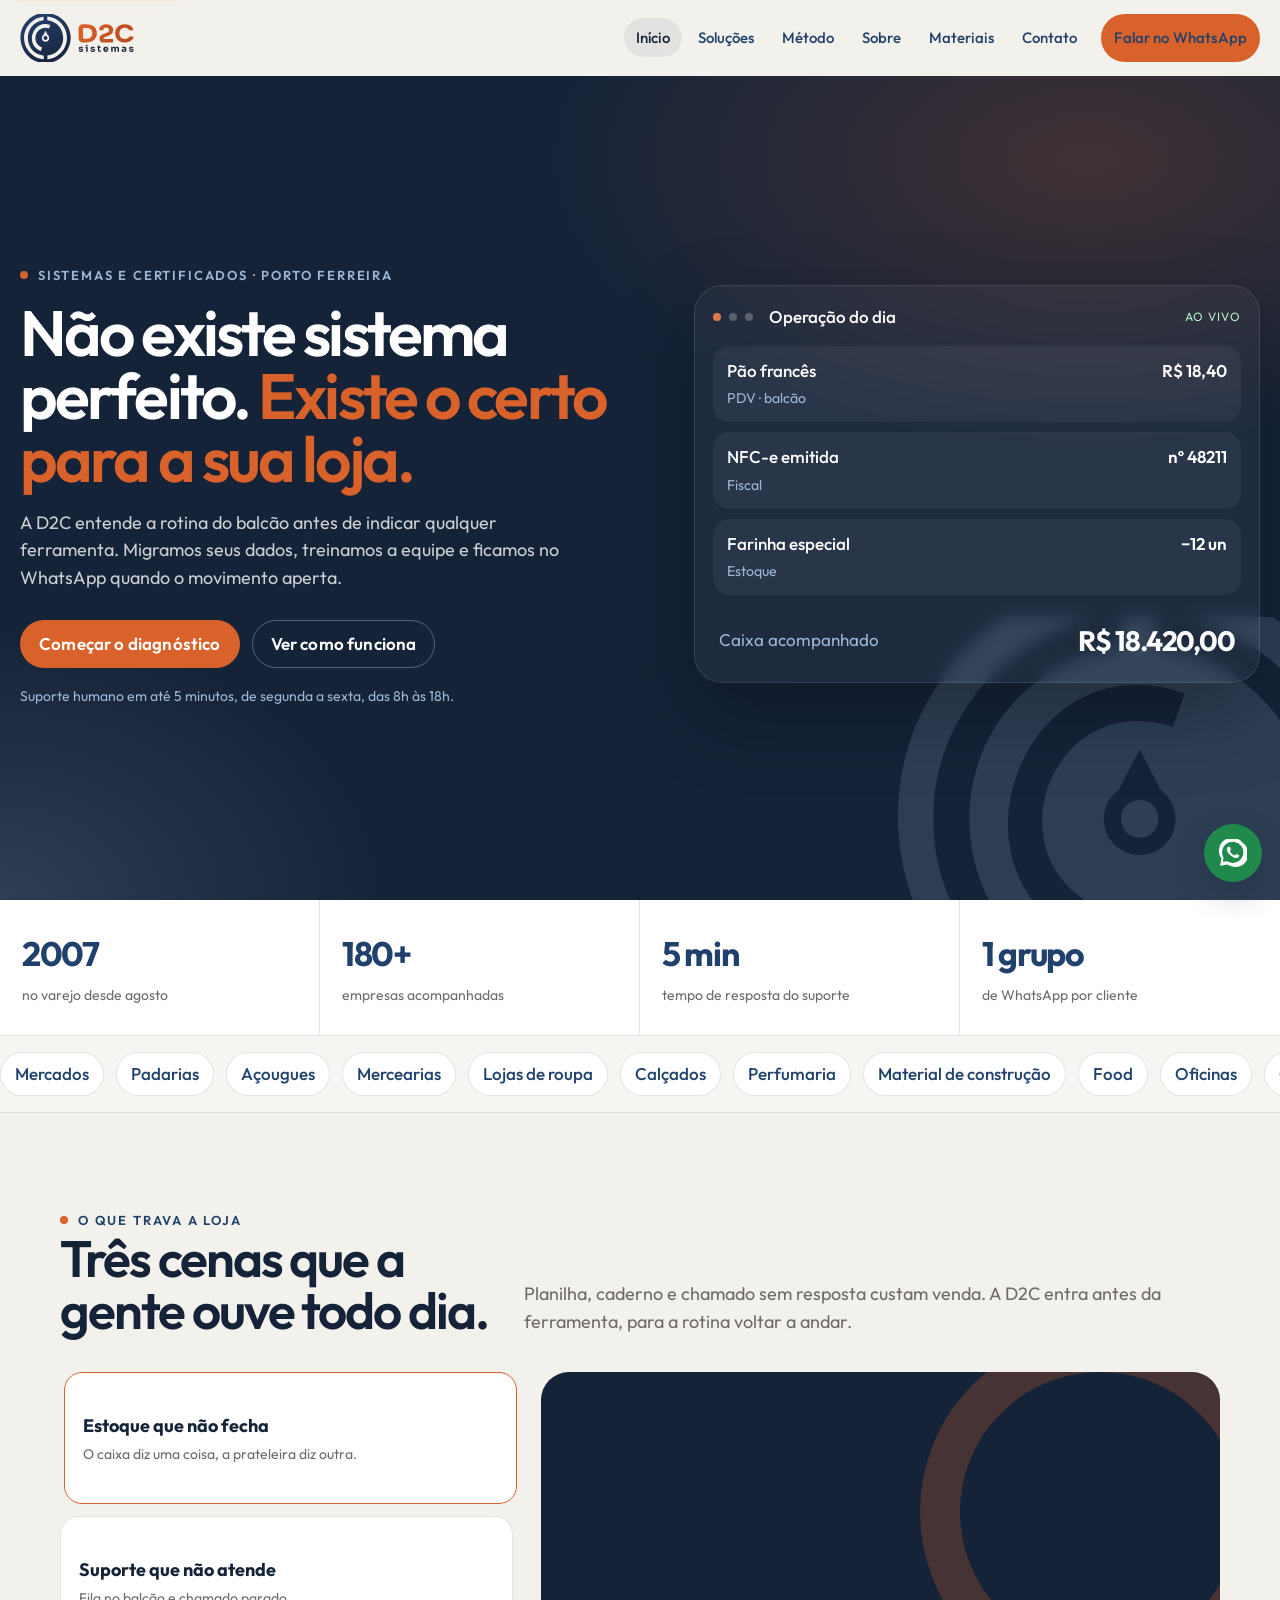
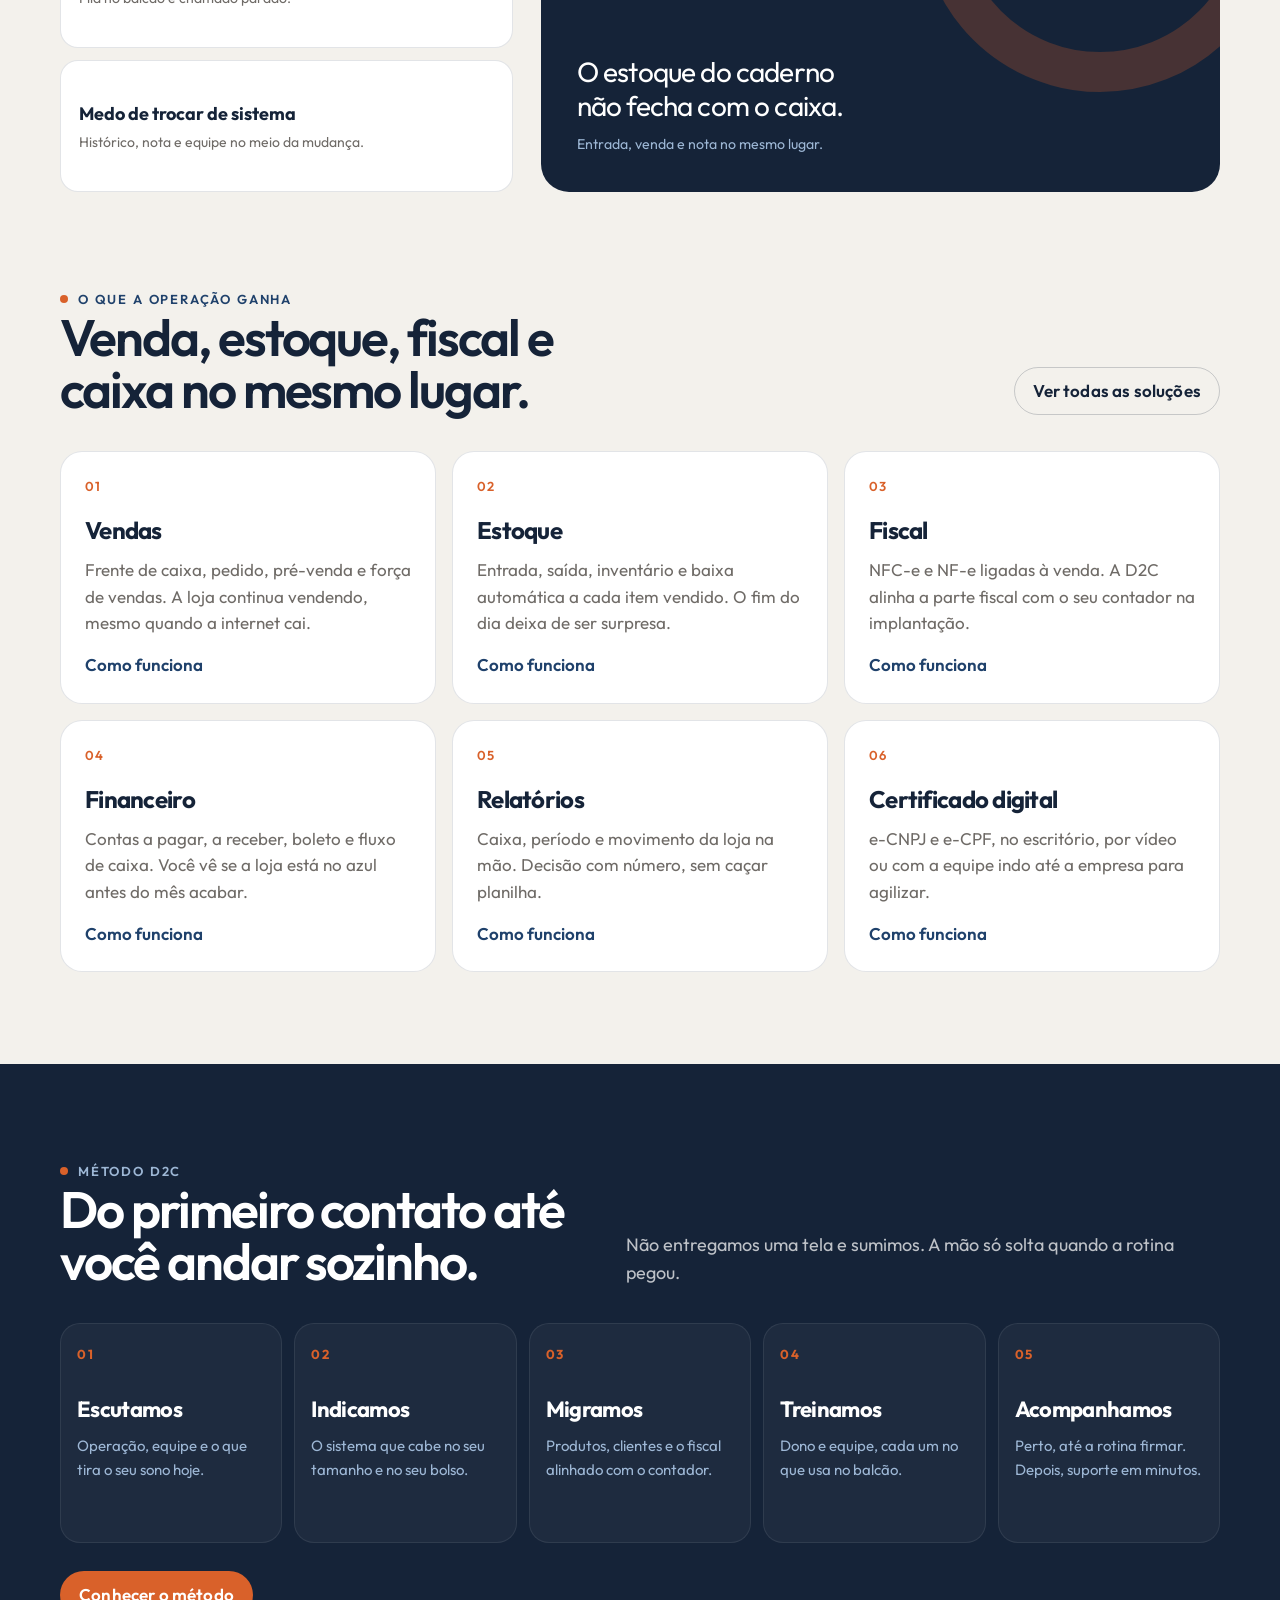
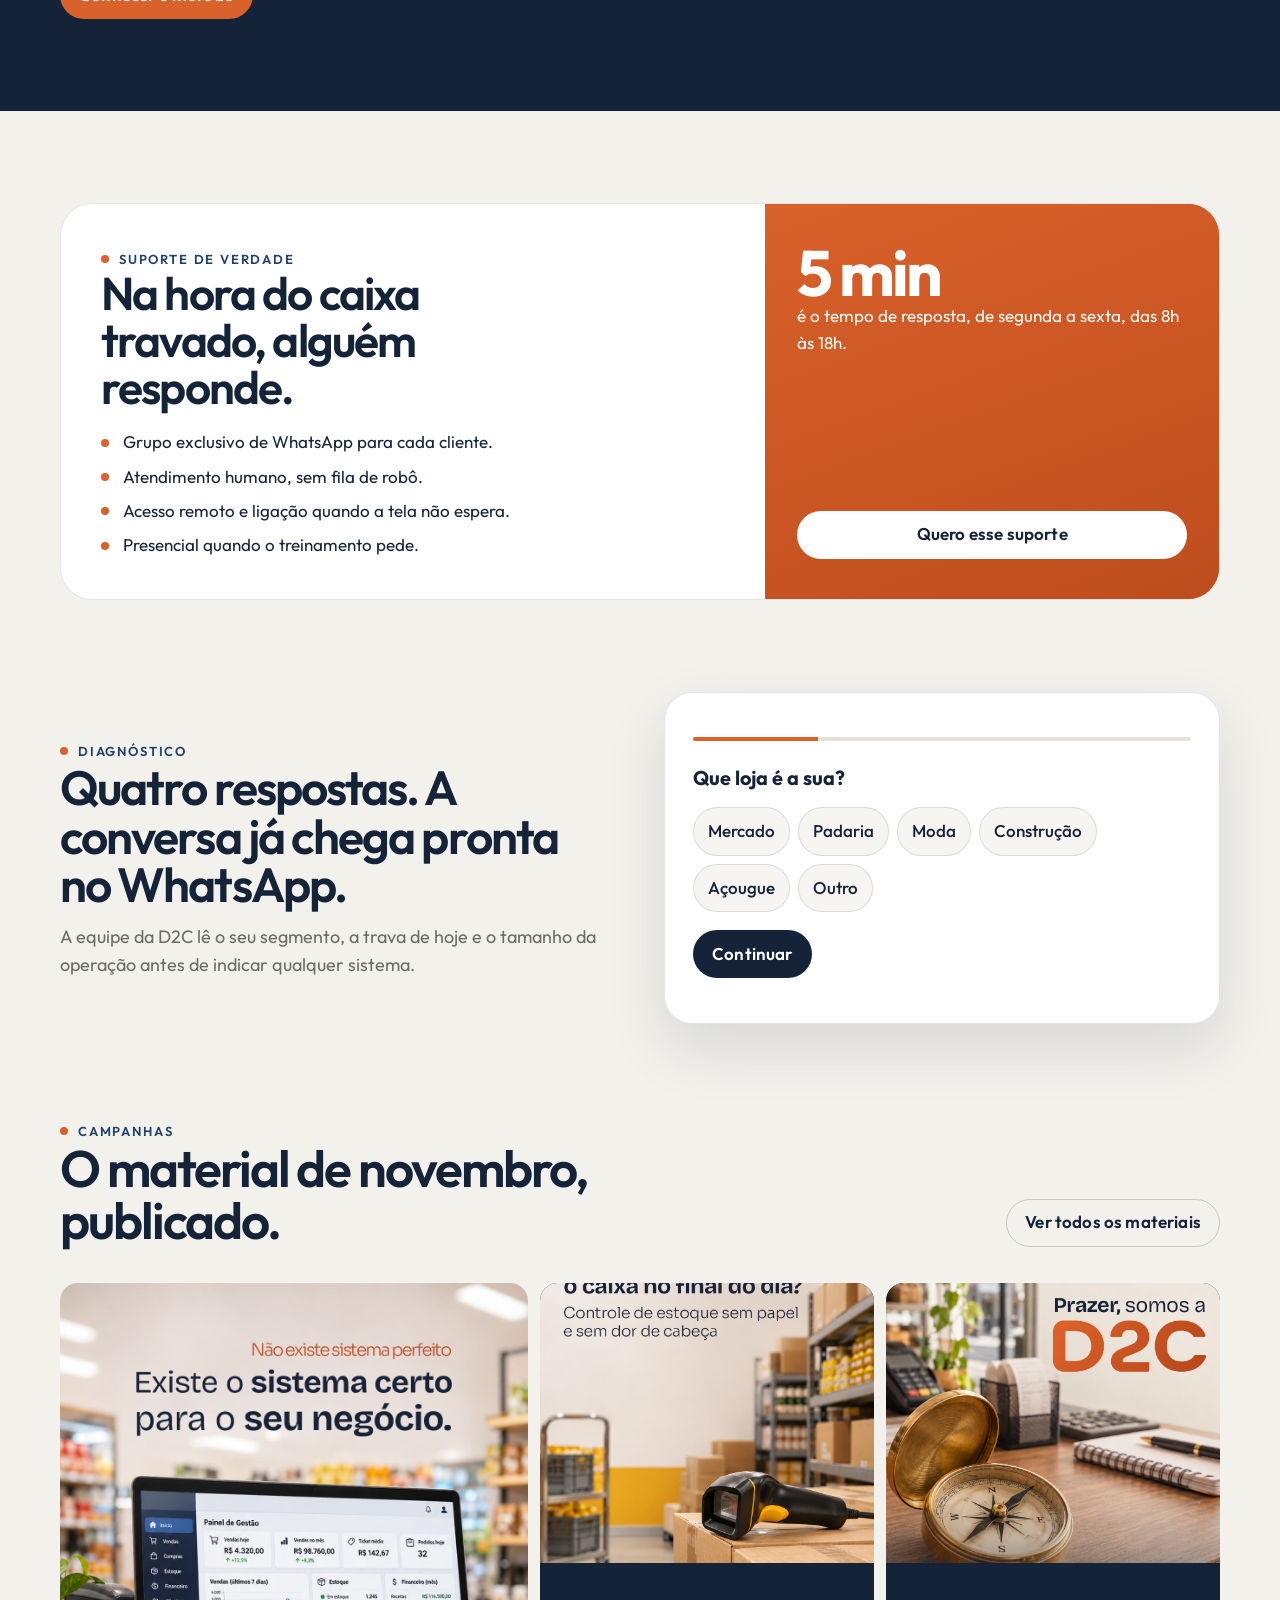
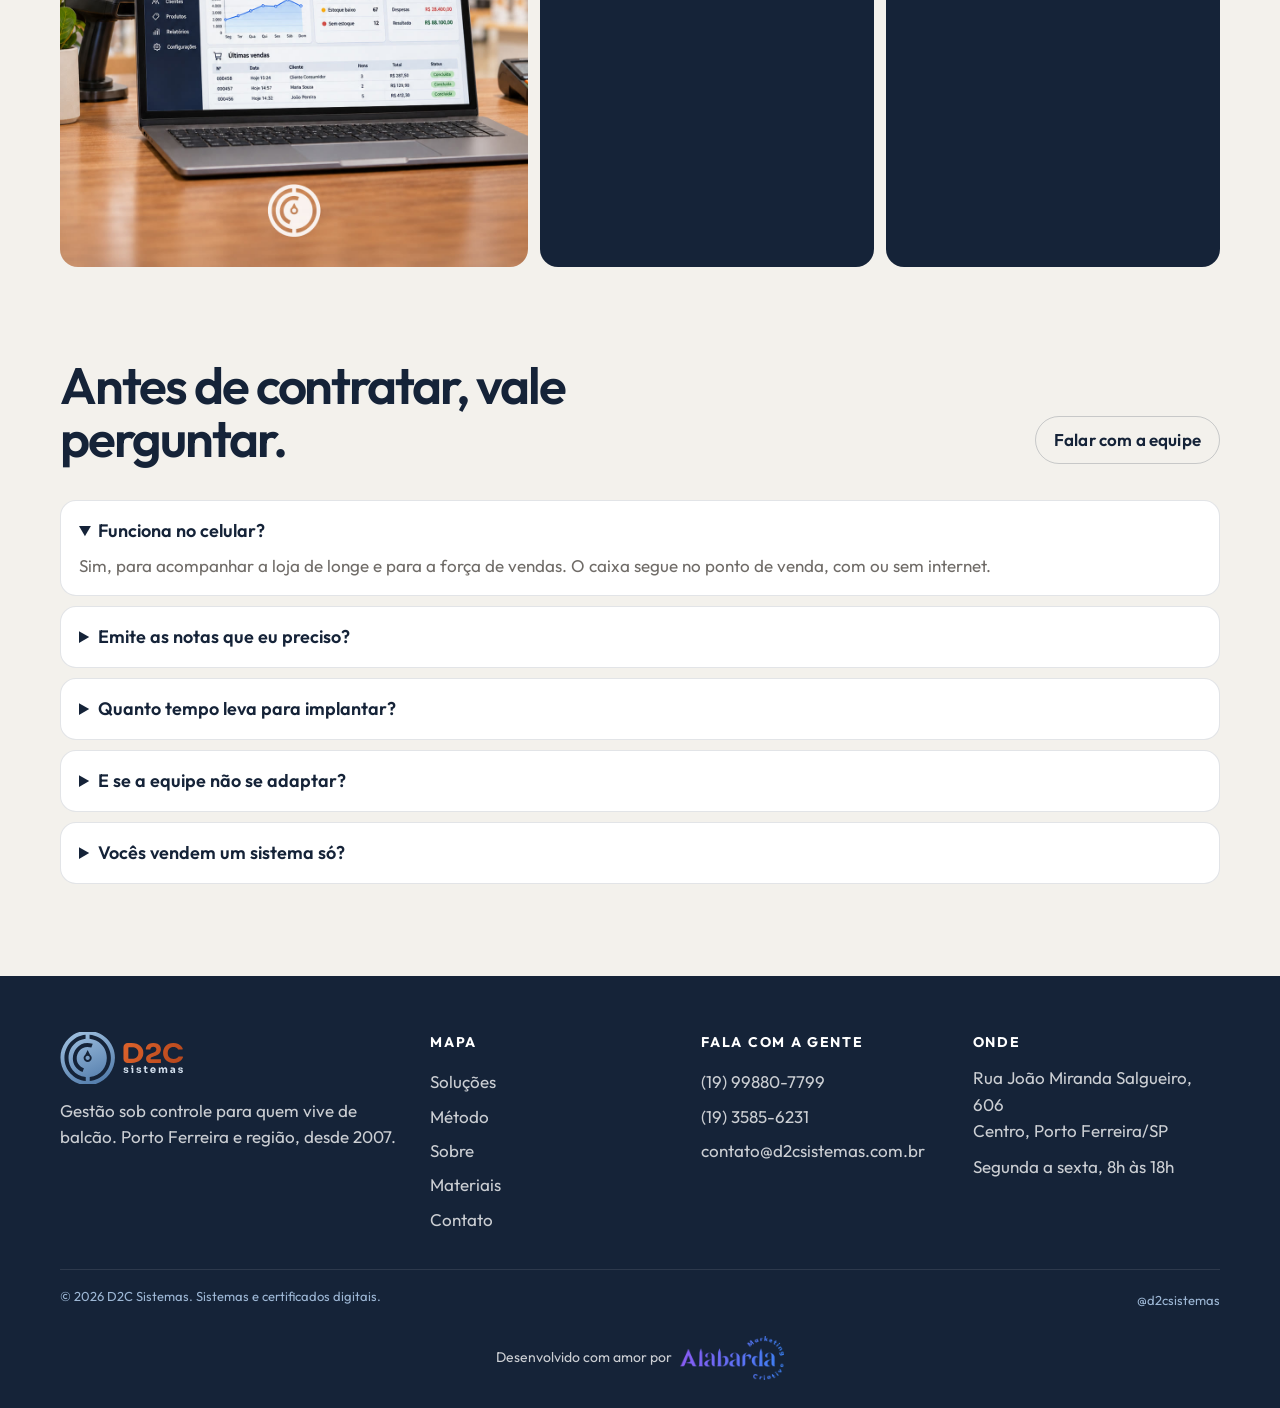
==== index.html @ 91d88c47 "Publica o site institucional da D2C com campanhas e identidade. Co-authored-by: Cursor <cursoragent@" ====
<!DOCTYPE html>
<html lang="pt-BR">
<head>
  <meta charset="utf-8">
  <meta name="viewport" content="width=device-width, initial-scale=1">
  <title>D2C Sistemas | O sistema certo para a sua loja</title>
  <meta name="description" content="Desde 2007 a D2C indica, implanta e acompanha o sistema de gestão certo para mercados, padarias, lojas e o varejo. Suporte humano em até 5 minutos.">
  <link rel="icon" href="assets/symbol.svg" type="image/svg+xml">
  <link rel="stylesheet" href="css/site.css">
</head>
<body>
  <a class="skip" href="#conteudo">Ir para o conteúdo</a>
  <header class="site-header">
    <div class="header-inner">
      <a class="brand" href="index.html" aria-label="D2C Sistemas">
        <img src="assets/logo.svg" alt="D2C Sistemas">
      </a>
      <button class="menu-btn" type="button" data-menu aria-expanded="false" aria-label="Abrir menu">
        <span></span><span></span><span></span>
      </button>
      <nav class="nav" data-nav>
        <a href="index.html" class="is-active">Início</a>
        <a href="solucoes.html">Soluções</a>
        <a href="metodo.html">Método</a>
        <a href="sobre.html">Sobre</a>
        <a href="materiais.html">Materiais</a>
        <a href="contato.html">Contato</a>
        <a class="btn btn-orange header-cta" data-wa="Olá, quero encontrar o sistema certo para a minha loja.">Falar no WhatsApp</a>
      </nav>
    </div>
  </header>

  <main id="conteudo">
    <section class="hero">
      <img class="compass" src="assets/symbol-sky.svg" alt="">
      <div class="wrap-wide hero-grid">
        <div>
          <p class="kicker"><i></i> Sistemas e certificados · Porto Ferreira</p>
          <h1>Não existe sistema perfeito. <span>Existe o certo para a sua loja.</span></h1>
          <p class="lede">A D2C entende a rotina do balcão antes de indicar qualquer ferramenta. Migramos seus dados, treinamos a equipe e ficamos no WhatsApp quando o movimento aperta.</p>
          <div class="hero-actions">
            <a class="btn btn-orange" href="#diagnostico">Começar o diagnóstico</a>
            <a class="btn btn-ghost-light" href="metodo.html">Ver como funciona</a>
          </div>
          <p class="hero-note">Suporte humano em até 5 minutos, de segunda a sexta, das 8h às 18h.</p>
        </div>
        <aside class="console" aria-label="Exemplo de rotina integrada">
          <div class="console-top">
            <span class="dot"></span><span class="dot"></span><span class="dot"></span>
            <strong>Operação do dia</strong>
            <em class="live">ao vivo</em>
          </div>
          <div class="console-rows" data-console></div>
          <div class="console-foot">
            <span>Caixa acompanhado</span>
            <strong data-count="18420" data-money="1" data-prefix="">R$ 0</strong>
          </div>
        </aside>
      </div>
    </section>

    <section class="metrics" aria-label="Números da D2C">
      <div class="metric"><strong data-count="2007" data-group="0">2007</strong><span>no varejo desde agosto</span></div>
      <div class="metric"><strong data-count="180" data-suffix="+">0</strong><span>empresas acompanhadas</span></div>
      <div class="metric"><strong data-count="5" data-suffix=" min">0</strong><span>tempo de resposta do suporte</span></div>
      <div class="metric"><strong>1 grupo</strong><span>de WhatsApp por cliente</span></div>
    </section>

    <div class="marquee" aria-hidden="true">
      <div class="marquee-track">
        <span class="chip">Mercados</span><span class="chip">Padarias</span><span class="chip">Açougues</span><span class="chip">Mercearias</span><span class="chip">Lojas de roupa</span><span class="chip">Calçados</span><span class="chip">Perfumaria</span><span class="chip">Material de construção</span><span class="chip">Food</span><span class="chip">Oficinas</span><span class="chip">Cerâmica</span>
        <span class="chip">Mercados</span><span class="chip">Padarias</span><span class="chip">Açougues</span><span class="chip">Mercearias</span><span class="chip">Lojas de roupa</span><span class="chip">Calçados</span><span class="chip">Perfumaria</span><span class="chip">Material de construção</span><span class="chip">Food</span><span class="chip">Oficinas</span><span class="chip">Cerâmica</span>
      </div>
    </div>

    <section class="section">
      <div class="wrap">
        <div class="section-head reveal">
          <div>
            <p class="kicker" style="color:var(--compass)"><i></i> O que trava a loja</p>
            <h2>Três cenas que a gente ouve todo dia.</h2>
          </div>
          <p class="intro">Planilha, caderno e chamado sem resposta custam venda. A D2C entra antes da ferramenta, para a rotina voltar a andar.</p>
        </div>
        <div class="pains">
          <div class="pain-list">
            <button class="pain is-on" type="button" data-pain="estoque"><strong>Estoque que não fecha</strong><span>O caixa diz uma coisa, a prateleira diz outra.</span></button>
            <button class="pain" type="button" data-pain="suporte"><strong>Suporte que não atende</strong><span>Fila no balcão e chamado parado.</span></button>
            <button class="pain" type="button" data-pain="troca"><strong>Medo de trocar de sistema</strong><span>Histórico, nota e equipe no meio da mudança.</span></button>
          </div>
          <div class="pain-stage" data-pain-stage></div>
        </div>
      </div>
    </section>

    <section class="section" style="padding-top:0">
      <div class="wrap">
        <div class="section-head reveal">
          <div>
            <p class="kicker" style="color:var(--compass)"><i></i> O que a operação ganha</p>
            <h2>Venda, estoque, fiscal e caixa no mesmo lugar.</h2>
          </div>
          <a class="btn btn-ghost" href="solucoes.html">Ver todas as soluções</a>
        </div>
        <div class="cards">
          <article class="card reveal">
            <span class="index">01</span>
            <h3>Vendas</h3>
            <p>Frente de caixa, pedido, pré-venda e força de vendas. A loja continua vendendo, mesmo quando a internet cai.</p>
            <a href="solucoes.html#vendas">Como funciona</a>
          </article>
          <article class="card reveal">
            <span class="index">02</span>
            <h3>Estoque</h3>
            <p>Entrada, saída, inventário e baixa automática a cada item vendido. O fim do dia deixa de ser surpresa.</p>
            <a href="solucoes.html#estoque">Como funciona</a>
          </article>
          <article class="card reveal">
            <span class="index">03</span>
            <h3>Fiscal</h3>
            <p>NFC-e e NF-e ligadas à venda. A D2C alinha a parte fiscal com o seu contador na implantação.</p>
            <a href="solucoes.html#fiscal">Como funciona</a>
            </article>
          <article class="card reveal">
            <span class="index">04</span>
            <h3>Financeiro</h3>
            <p>Contas a pagar, a receber, boleto e fluxo de caixa. Você vê se a loja está no azul antes do mês acabar.</p>
            <a href="solucoes.html#financeiro">Como funciona</a>
          </article>
          <article class="card reveal">
            <span class="index">05</span>
            <h3>Relatórios</h3>
            <p>Caixa, período e movimento da loja na mão. Decisão com número, sem caçar planilha.</p>
            <a href="solucoes.html#relatorios">Como funciona</a>
          </article>
          <article class="card reveal">
            <span class="index">06</span>
            <h3>Certificado digital</h3>
            <p>e-CNPJ e e-CPF, no escritório, por vídeo ou com a equipe indo até a empresa para agilizar.</p>
            <a href="solucoes.html#certificados">Como funciona</a>
          </article>
        </div>
      </div>
    </section>

    <section class="section night">
      <div class="wrap">
        <div class="section-head reveal">
          <div>
            <p class="kicker"><i></i> Método D2C</p>
            <h2>Do primeiro contato até você andar sozinho.</h2>
          </div>
          <p class="intro">Não entregamos uma tela e sumimos. A mão só solta quando a rotina pegou.</p>
        </div>
        <div class="steps">
          <article class="step"><b>01</b><h3>Escutamos</h3><p>Operação, equipe e o que tira o seu sono hoje.</p></article>
          <article class="step"><b>02</b><h3>Indicamos</h3><p>O sistema que cabe no seu tamanho e no seu bolso.</p></article>
          <article class="step"><b>03</b><h3>Migramos</h3><p>Produtos, clientes e o fiscal alinhado com o contador.</p></article>
          <article class="step"><b>04</b><h3>Treinamos</h3><p>Dono e equipe, cada um no que usa no balcão.</p></article>
          <article class="step"><b>05</b><h3>Acompanhamos</h3><p>Perto, até a rotina firmar. Depois, suporte em minutos.</p></article>
        </div>
        <div style="margin-top:28px"><a class="btn btn-orange" href="metodo.html">Conhecer o método</a></div>
      </div>
    </section>

    <section class="section">
      <div class="wrap">
        <div class="band reveal">
          <div class="band-copy">
            <p class="kicker" style="color:var(--compass)"><i></i> Suporte de verdade</p>
            <h2>Na hora do caixa travado, alguém responde.</h2>
            <ul class="checks">
              <li>Grupo exclusivo de WhatsApp para cada cliente.</li>
              <li>Atendimento humano, sem fila de robô.</li>
              <li>Acesso remoto e ligação quando a tela não espera.</li>
              <li>Presencial quando o treinamento pede.</li>
            </ul>
          </div>
          <div class="band-side">
            <div>
              <strong>5 min</strong>
              <p>é o tempo de resposta, de segunda a sexta, das 8h às 18h.</p>
            </div>
            <a class="btn btn-sky" data-wa="Olá, quero um suporte que responde quando o caixa trava.">Quero esse suporte</a>
          </div>
        </div>
      </div>
    </section>

    <section class="section" id="diagnostico" style="padding-top:0">
      <div class="wrap split">
        <div class="reveal">
          <p class="kicker" style="color:var(--compass)"><i></i> Diagnóstico</p>
          <h2 style="font-size:clamp(32px,4vw,48px);letter-spacing:-0.04em;line-height:1.02">Quatro respostas. A conversa já chega pronta no WhatsApp.</h2>
          <p class="intro">A equipe da D2C lê o seu segmento, a trava de hoje e o tamanho da operação antes de indicar qualquer sistema.</p>
        </div>
        <div class="qualifier reveal" data-qualifier>
          <div class="progress"><span data-bar></span></div>
          <div class="step-panel" data-step>
            <h3>Que loja é a sua?</h3>
            <div class="choices" style="margin-top:14px">
              <button class="choice" type="button" data-pick="segment" data-value="mercado ou mercearia">Mercado</button>
              <button class="choice" type="button" data-pick="segment" data-value="padaria ou food">Padaria</button>
              <button class="choice" type="button" data-pick="segment" data-value="loja de roupa, calçado ou presente">Moda</button>
              <button class="choice" type="button" data-pick="segment" data-value="material de construção">Construção</button>
              <button class="choice" type="button" data-pick="segment" data-value="açougue">Açougue</button>
              <button class="choice" type="button" data-pick="segment" data-value="outro comércio">Outro</button>
            </div>
            <button class="btn btn-night" type="button" data-next style="margin-top:18px">Continuar</button>
          </div>
          <div class="step-panel" data-step hidden>
            <h3>O que mais trava hoje?</h3>
            <div class="choices" style="margin-top:14px">
              <button class="choice" type="button" data-pick="pain" data-value="estoque que não bate com o caixa">Estoque</button>
              <button class="choice" type="button" data-pick="pain" data-value="nota fiscal e parte fiscal">Nota fiscal</button>
              <button class="choice" type="button" data-pick="pain" data-value="financeiro espalhado">Financeiro</button>
              <button class="choice" type="button" data-pick="pain" data-value="suporte que demora">Suporte</button>
              <button class="choice" type="button" data-pick="pain" data-value="troca de sistema">Trocar de sistema</button>
            </div>
            <div style="display:flex;gap:8px;margin-top:18px">
              <button class="btn btn-ghost" type="button" data-back>Voltar</button>
              <button class="btn btn-night" type="button" data-next>Continuar</button>
            </div>
          </div>
          <div class="step-panel" data-step hidden>
            <h3>Qual o tamanho da operação?</h3>
            <div class="choices" style="margin-top:14px">
              <button class="choice" type="button" data-pick="size" data-value="uma loja">1 loja</button>
              <button class="choice" type="button" data-pick="size" data-value="duas ou três lojas">2 a 3 lojas</button>
              <button class="choice" type="button" data-pick="size" data-value="quatro lojas ou mais">4 ou mais</button>
            </div>
            <div style="display:flex;gap:8px;margin-top:18px">
              <button class="btn btn-ghost" type="button" data-back>Voltar</button>
              <button class="btn btn-night" type="button" data-next>Continuar</button>
            </div>
          </div>
          <form class="step-panel" data-step hidden>
            <h3>Para onde a gente chama você?</h3>
            <div class="fields" style="margin-top:14px">
              <label>Nome<input data-name name="nome" autocomplete="name" required></label>
              <label>WhatsApp<input data-phone name="whatsapp" inputmode="tel" autocomplete="tel" placeholder="(19) 90000-0000" required></label>
            </div>
            <div style="display:flex;gap:8px;margin-top:18px">
              <button class="btn btn-ghost" type="button" data-back>Voltar</button>
              <button class="btn btn-orange" type="submit">Abrir conversa</button>
            </div>
          </form>
          <p class="form-error" data-error></p>
          <div class="success" data-done hidden>
            <strong>Conversa aberta no WhatsApp.</strong>
            <p>Se a janela não apareceu, chame a D2C no (19) 99880-7799. A mensagem já leva o resumo da sua loja.</p>
          </div>
        </div>
      </div>
    </section>

    <section class="section" style="padding-top:0">
      <div class="wrap">
        <div class="section-head">
          <div>
            <p class="kicker" style="color:var(--compass)"><i></i> Campanhas</p>
            <h2>O material de novembro, publicado.</h2>
          </div>
          <a class="btn btn-ghost" href="materiais.html">Ver todos os materiais</a>
        </div>
        <div class="home-shots">
          <a href="materiais.html"><img src="assets/campanhas/sistema.jpg" alt="Peça: existe o sistema certo para o seu negócio"></a>
          <a href="materiais.html"><img src="assets/campanhas/estoque.jpg" alt="Peça: estoque e caixa no final do dia"></a>
          <a href="materiais.html"><img src="assets/campanhas/prazer.jpg" alt="Peça: prazer, somos a D2C"></a>
        </div>
      </div>
    </section>

    <section class="section" style="padding-top:0">
      <div class="wrap">
        <div class="section-head">
          <h2>Antes de contratar, vale perguntar.</h2>
          <a class="btn btn-ghost" href="contato.html">Falar com a equipe</a>
        </div>
        <div class="faq">
          <details open>
            <summary>Funciona no celular?</summary>
            <p>Sim, para acompanhar a loja de longe e para a força de vendas. O caixa segue no ponto de venda, com ou sem internet.</p>
          </details>
          <details>
            <summary>Emite as notas que eu preciso?</summary>
            <p>NF-e, NFC-e e a combinação da sua atividade. Na implantação, a D2C conversa com o contador para a classificação e a importação ficarem certas.</p>
          </details>
          <details>
            <summary>Quanto tempo leva para implantar?</summary>
            <p>Depende do tamanho do cadastro e da equipe. A transição acontece com a D2C do início ao fim: escuta, migração, treino e acompanhamento.</p>
          </details>
          <details>
            <summary>E se a equipe não se adaptar?</summary>
            <p>Donos e funcionários treinam no que cada um usa. A D2C fica perto até a rotina funcionar. Só então solta a mão.</p>
          </details>
          <details>
            <summary>Vocês vendem um sistema só?</summary>
            <p>Não. Analisamos a operação e indicamos a ferramenta que cabe no momento, no bolso e no balcão. O foco é o sistema certo, com implantação e suporte da D2C.</p>
          </details>
        </div>
      </div>
    </section>
  </main>

  <footer class="site-footer">
    <div class="wrap footer-grid">
      <div>
        <img src="assets/logo-on-dark.svg" alt="D2C Sistemas">
        <p style="margin-top:14px">Gestão sob controle para quem vive de balcão. Porto Ferreira e região, desde 2007.</p>
      </div>
      <div>
        <h3>Mapa</h3>
        <a href="solucoes.html">Soluções</a>
        <a href="metodo.html">Método</a>
        <a href="sobre.html">Sobre</a>
        <a href="materiais.html">Materiais</a>
        <a href="contato.html">Contato</a>
      </div>
      <div>
        <h3>Fala com a gente</h3>
        <a data-wa="Olá, vim pelo site da D2C.">(19) 99880-7799</a>
        <a href="tel:+551935856231">(19) 3585-6231</a>
        <a href="mailto:contato@d2csistemas.com.br">contato@d2csistemas.com.br</a>
      </div>
      <div>
        <h3>Onde</h3>
        <p>Rua João Miranda Salgueiro, 606<br>Centro, Porto Ferreira/SP</p>
        <p style="margin-top:10px">Segunda a sexta, 8h às 18h</p>
      </div>
    </div>
    <div class="wrap legal">
      <span>© <span id="ano"></span> D2C Sistemas. Sistemas e certificados digitais.</span>
      <a href="https://instagram.com/d2csistemas" target="_blank" rel="noopener">@d2csistemas</a>
    </div>
    <p class="alabarda-sign wrap">Desenvolvido com amor por <a href="https://alabarda.com.br" target="_blank" rel="noopener" aria-label="Alabarda"><span class="alabarda-gradient" aria-hidden="true"></span></a></p>
  </footer>

  <button class="to-top" type="button" data-top hidden aria-label="Voltar ao topo"><svg viewBox="0 0 24 24" aria-hidden="true"><path fill="currentColor" d="M11 8.4 5.7 13.7 4.3 12.3 12 4.6l7.7 7.7-1.4 1.4L13 8.4V20h-2z"/></svg></button>
  <a class="wa" data-wa="Olá, vim pelo site da D2C e quero falar com a equipe." aria-label="WhatsApp da D2C">
    <svg viewBox="0 0 24 24" aria-hidden="true"><path d="M20.5 3.5A11 11 0 0 0 2.1 16.8L1 23l6.4-1.1A11 11 0 0 0 20.5 3.5zm-8.5 17a9.1 9.1 0 0 1-4.6-1.3l-.3-.2-3.8.6.6-3.7-.2-.3A9.1 9.1 0 1 1 12 20.5zm5-6.8c-.3-.1-1.6-.8-1.8-.9s-.4-.1-.6.1-.7.9-.8 1-.3.2-.6.1a7.4 7.4 0 0 1-2.2-1.4 8.2 8.2 0 0 1-1.5-1.9c-.2-.3 0-.4.1-.6l.4-.4.2-.3a.5.5 0 0 0 0-.5c0-.1-.6-1.4-.8-1.9s-.4-.4-.6-.4h-.5a1 1 0 0 0-.7.3 2.9 2.9 0 0 0-.9 2.2 5 5 0 0 0 1.1 2.7 11.5 11.5 0 0 0 4.4 3.9 14 14 0 0 0 1.5.5 3.6 3.6 0 0 0 1.6.1 2.7 2.7 0 0 0 1.8-1.2 2.2 2.2 0 0 0 .2-1.2c-.1-.1-.3-.2-.6-.3z"/></svg>
  </a>
  <script src="js/site.js"></script>
  <script>document.getElementById("ano").textContent = new Date().getFullYear();</script>
</body>
</html>
---- css/site.css ----
@font-face {
  font-family: "Outfit";
  src: url("../assets/Outfit-Regular.ttf") format("truetype");
  font-weight: 400;
  font-style: normal;
  font-display: swap;
}
@font-face {
  font-family: "Outfit";
  src: url("../assets/Outfit-Medium.ttf") format("truetype");
  font-weight: 500;
  font-style: normal;
  font-display: swap;
}
@font-face {
  font-family: "Outfit";
  src: url("../assets/Outfit-SemiBold.ttf") format("truetype");
  font-weight: 600;
  font-style: normal;
  font-display: swap;
}
@font-face {
  font-family: "Outfit";
  src: url("../assets/Outfit-Bold.ttf") format("truetype");
  font-weight: 700;
  font-style: normal;
  font-display: swap;
}

:root {
  --night: #152338;
  --compass: #1f416b;
  --sky: #9db7d5;
  --ember: #ba4a1c;
  --orange: #d9612a;
  --stone: #6f6b67;
  --mist: #e6e1d8;
  --linen: #f3f1ec;
  --paper: #f7f5f1;
  --ink: #152338;
  --line: rgba(21, 35, 56, 0.12);
  --shadow: 0 24px 60px rgba(21, 35, 56, 0.12);
  --header: 76px;
  --radius: 22px;
}

* { box-sizing: border-box; }
html { scroll-behavior: smooth; }
body {
  margin: 0;
  font-family: "Outfit", "Segoe UI", sans-serif;
  color: var(--ink);
  background: var(--linen);
  font-size: 17px;
  line-height: 1.55;
  text-rendering: optimizeLegibility;
}
img { max-width: 100%; display: block; }
a { color: inherit; text-decoration: none; }
button, input, select, textarea { font: inherit; color: inherit; }
button { cursor: pointer; }
h1, h2, h3, p { margin: 0; }
ul { margin: 0; padding: 0; list-style: none; }

.skip {
  position: absolute;
  left: 16px;
  top: -40px;
  background: var(--orange);
  color: white;
  padding: 8px 12px;
  z-index: 20;
}
.skip:focus { top: 12px; }

.wrap {
  width: min(1160px, calc(100% - 40px));
  margin: 0 auto;
}
.wrap-wide {
  width: min(1240px, calc(100% - 40px));
  margin: 0 auto;
}

.site-header {
  position: sticky;
  top: 0;
  z-index: 40;
  height: var(--header);
  display: flex;
  align-items: center;
  background: rgba(243, 241, 236, 0.9);
  backdrop-filter: blur(16px);
  border-bottom: 1px solid transparent;
  transition: border-color 0.3s ease, background 0.3s ease;
}
.site-header.is-scrolled {
  border-bottom-color: var(--line);
  background: rgba(247, 245, 241, 0.94);
}
.header-inner {
  width: min(1240px, calc(100% - 40px));
  margin: 0 auto;
  display: flex;
  align-items: center;
  gap: 28px;
}
.brand {
  display: flex;
  align-items: center;
  flex: 0 0 auto;
}
.brand img { height: 48px; width: auto; }
.nav {
  display: flex;
  align-items: center;
  gap: 4px;
  margin-left: auto;
}
.nav a {
  padding: 8px 12px;
  border-radius: 999px;
  color: var(--compass);
  font-size: 15px;
  font-weight: 500;
}
.nav a:hover, .nav a.is-active { background: rgba(31, 65, 107, 0.08); }
.nav a.is-active { color: var(--night); }
.header-cta { margin-left: 8px; }
.menu-btn {
  display: none;
  margin-left: auto;
  width: 44px;
  height: 44px;
  border-radius: 12px;
  border: 1px solid var(--line);
  background: white;
}
.menu-btn span {
  display: block;
  height: 2px;
  margin: 5px 11px;
  background: var(--night);
}

.btn {
  display: inline-flex;
  align-items: center;
  justify-content: center;
  gap: 8px;
  min-height: 48px;
  padding: 0 18px;
  border-radius: 999px;
  border: 1px solid transparent;
  font-weight: 600;
  letter-spacing: 0.01em;
  transition: transform 0.2s ease, background 0.2s ease, color 0.2s ease;
}
.btn:hover { transform: translateY(-1px); }
.btn-orange { background: var(--orange); color: white; }
.btn-orange:hover { background: var(--ember); }
.btn-night { background: var(--night); color: white; }
.btn-ghost {
  background: transparent;
  color: var(--night);
  border-color: rgba(21, 35, 56, 0.2);
}
.btn-ghost-light {
  background: transparent;
  color: white;
  border-color: rgba(255, 255, 255, 0.28);
}
.btn-sky { background: white; color: var(--night); }

.hero {
  position: relative;
  overflow: hidden;
  background:
    radial-gradient(900px 480px at 85% 10%, rgba(217, 97, 42, 0.22), transparent 60%),
    radial-gradient(700px 500px at 0% 100%, rgba(158, 183, 213, 0.18), transparent 55%),
    var(--night);
  color: white;
  min-height: calc(100svh - var(--header));
  display: flex;
  align-items: center;
  padding: 48px 0 56px;
}
.hero-grid {
  display: grid;
  grid-template-columns: 1.05fr 0.95fr;
  gap: 48px;
  align-items: center;
}
.kicker {
  display: inline-flex;
  align-items: center;
  gap: 10px;
  color: var(--sky);
  font-size: 13px;
  font-weight: 600;
  letter-spacing: 0.14em;
  text-transform: uppercase;
}
.kicker i {
  width: 8px;
  height: 8px;
  border-radius: 50%;
  background: var(--orange);
  display: inline-block;
  box-shadow: 0 0 0 0 rgba(217, 97, 42, 0.6);
  animation: pulse 2.2s infinite;
}
.hero h1 {
  margin-top: 16px;
  font-size: clamp(40px, 5vw, 68px);
  line-height: 0.98;
  letter-spacing: -0.045em;
  font-weight: 600;
}
.hero h1 span { color: var(--orange); }
.lede {
  margin-top: 18px;
  max-width: 540px;
  color: rgba(255, 255, 255, 0.78);
  font-size: 18px;
  font-weight: 400;
}
.hero-actions { display: flex; flex-wrap: wrap; gap: 12px; margin-top: 28px; }
.hero-note {
  margin-top: 18px;
  color: var(--sky);
  font-size: 14px;
}
.compass {
  position: absolute;
  right: -120px;
  bottom: -160px;
  width: 520px;
  opacity: 0.18;
  animation: spin 48s linear infinite;
  pointer-events: none;
}

.console {
  background: rgba(255, 255, 255, 0.04);
  border: 1px solid rgba(255, 255, 255, 0.1);
  border-radius: 28px;
  padding: 18px;
  box-shadow: 0 30px 80px rgba(0, 0, 0, 0.25);
  backdrop-filter: blur(8px);
}
.console-top, .console-foot {
  display: flex;
  align-items: center;
  gap: 8px;
}
.console-top strong { margin-left: 8px; font-weight: 500; }
.live {
  margin-left: auto;
  font-style: normal;
  font-size: 12px;
  letter-spacing: 0.08em;
  text-transform: uppercase;
  color: #b7f0c8;
}
.dot {
  width: 8px;
  height: 8px;
  border-radius: 50%;
  background: rgba(255,255,255,0.25);
}
.dot:first-child { background: #e07a4a; }
.console-rows { margin: 16px 0; display: grid; gap: 10px; }
.sale {
  display: grid;
  grid-template-columns: 1fr auto;
  gap: 4px 12px;
  padding: 12px 14px;
  border-radius: 16px;
  background: rgba(255,255,255,0.05);
  animation: rise 0.45s ease;
}
.sale small { color: var(--sky); grid-column: 1; }
.sale b { font-weight: 500; }
.sale em { font-style: normal; color: white; font-weight: 600; }
.console-foot {
  justify-content: space-between;
  padding: 8px 6px 2px;
  color: var(--sky);
}
.console-foot strong {
  color: white;
  font-size: 28px;
  letter-spacing: -0.04em;
}

.metrics {
  display: grid;
  grid-template-columns: repeat(4, 1fr);
  background: white;
  border-bottom: 1px solid var(--line);
}
.metric {
  padding: 28px 22px;
  border-right: 1px solid var(--line);
}
.metric:last-child { border-right: 0; }
.metric strong {
  display: block;
  font-size: 34px;
  letter-spacing: -0.04em;
  color: var(--compass);
}
.metric span { color: var(--stone); font-size: 14px; }

.marquee {
  overflow: hidden;
  border-bottom: 1px solid var(--line);
  background: var(--paper);
  padding: 16px 0;
}
.marquee-track {
  display: flex;
  gap: 12px;
  width: max-content;
  animation: marquee 32s linear infinite;
}
.chip {
  border: 1px solid var(--line);
  background: white;
  border-radius: 999px;
  padding: 8px 14px;
  color: var(--compass);
  font-weight: 500;
  white-space: nowrap;
}

.section { padding: 92px 0; }
.section h2 {
  font-size: clamp(32px, 4vw, 52px);
  line-height: 1.02;
  letter-spacing: -0.04em;
  font-weight: 600;
  max-width: 16ch;
}
.section .intro {
  margin-top: 14px;
  max-width: 58ch;
  color: var(--stone);
  font-size: 18px;
}
.section-head {
  display: flex;
  justify-content: space-between;
  gap: 32px;
  align-items: end;
  margin-bottom: 36px;
}

.pains {
  display: grid;
  grid-template-columns: 0.8fr 1.2fr;
  gap: 28px;
}
.pain-list { display: grid; gap: 12px; }
.pain {
  text-align: left;
  background: white;
  border: 1px solid var(--line);
  border-radius: 18px;
  padding: 18px 18px 16px;
  transition: border-color 0.2s ease, transform 0.2s ease;
}
.pain.is-on, .pain:hover {
  border-color: var(--orange);
  transform: translateX(4px);
}
.pain strong { display: block; font-size: 18px; }
.pain span { color: var(--stone); font-size: 14px; }
.pain-stage {
  background: var(--night);
  color: white;
  border-radius: 28px;
  min-height: 420px;
  padding: 36px;
  display: flex;
  flex-direction: column;
  justify-content: flex-end;
  position: relative;
  overflow: hidden;
}
.pain-stage::before {
  content: "";
  position: absolute;
  width: 280px;
  height: 280px;
  border: 40px solid rgba(217, 97, 42, 0.25);
  border-radius: 50%;
  right: -60px;
  top: -40px;
}
.pain-stage p { font-size: 28px; line-height: 1.2; letter-spacing: -0.03em; max-width: 16ch; position: relative; }
.pain-stage small { position: relative; color: var(--sky); margin-top: 12px; }

.cards {
  display: grid;
  grid-template-columns: repeat(3, 1fr);
  gap: 16px;
}
.card {
  background: white;
  border: 1px solid var(--line);
  border-radius: var(--radius);
  padding: 24px;
  min-height: 230px;
  display: flex;
  flex-direction: column;
  transition: transform 0.25s ease, box-shadow 0.25s ease;
}
.card:hover { transform: translateY(-4px); box-shadow: var(--shadow); }
.card .index {
  color: var(--orange);
  font-weight: 600;
  letter-spacing: 0.08em;
  font-size: 13px;
}
.card h3 { margin: 16px 0 8px; font-size: 24px; letter-spacing: -0.03em; }
.card p { color: var(--stone); flex: 1; }
.card a { margin-top: 16px; color: var(--compass); font-weight: 600; }

.night {
  background: var(--night);
  color: white;
}
.night .intro { color: rgba(255,255,255,0.72); }
.steps {
  display: grid;
  grid-template-columns: repeat(5, 1fr);
  gap: 12px;
  counter-reset: step;
}
.step {
  background: rgba(255,255,255,0.04);
  border: 1px solid rgba(255,255,255,0.08);
  border-radius: 20px;
  padding: 20px 16px 22px;
  min-height: 220px;
}
.step b {
  display: block;
  color: var(--orange);
  font-size: 13px;
  letter-spacing: 0.12em;
  margin-bottom: 28px;
}
.step h3 { font-size: 22px; letter-spacing: -0.03em; margin-bottom: 8px; }
.step p { color: var(--sky); font-size: 15px; }

.band {
  display: grid;
  grid-template-columns: 1.2fr 0.8fr;
  gap: 24px;
  background: white;
  border-radius: 32px;
  overflow: hidden;
  border: 1px solid var(--line);
}
.band-copy { padding: 40px; }
.band-copy h2 { font-size: clamp(32px, 4vw, 46px); }
.band-side {
  background:
    linear-gradient(160deg, rgba(217,97,42,0.95), rgba(186,74,28,0.88)),
    var(--orange);
  color: white;
  padding: 40px 32px;
  display: flex;
  flex-direction: column;
  justify-content: space-between;
}
.band-side strong { font-size: 64px; letter-spacing: -0.05em; line-height: 0.9; }
.checks { margin-top: 18px; display: grid; gap: 8px; }
.checks li { padding-left: 22px; position: relative; }
.checks li::before {
  content: "";
  width: 8px;
  height: 8px;
  border-radius: 50%;
  background: var(--orange);
  position: absolute;
  left: 0;
  top: 0.55em;
}
.about-end {
  display: grid;
  grid-template-columns: 1.2fr 0.8fr;
  gap: 28px;
  align-items: center;
}

.split {
  display: grid;
  grid-template-columns: 1fr 1fr;
  gap: 48px;
  align-items: center;
}
.people { display: grid; gap: 12px; }
.person {
  display: grid;
  grid-template-columns: 64px 1fr;
  gap: 14px;
  align-items: center;
  background: white;
  border-radius: 18px;
  padding: 14px;
  border: 1px solid var(--line);
}
.avatar {
  width: 64px;
  height: 64px;
  border-radius: 16px;
  display: grid;
  place-items: center;
  background: var(--compass);
  color: white;
  font-weight: 600;
  letter-spacing: 0.04em;
}
.person small { color: var(--stone); }

.faq { display: grid; gap: 10px; }
.faq details {
  background: white;
  border-radius: 16px;
  border: 1px solid var(--line);
  padding: 16px 18px;
}
.faq summary { cursor: pointer; font-weight: 600; font-size: 18px; }
.faq details p { color: var(--stone); margin-top: 8px; }

.qualifier {
  background: white;
  border-radius: 28px;
  border: 1px solid var(--line);
  padding: 28px;
  box-shadow: var(--shadow);
}
.progress {
  height: 4px;
  background: var(--mist);
  border-radius: 99px;
  overflow: hidden;
  margin: 16px 0 22px;
}
.progress span {
  display: block;
  height: 100%;
  background: var(--orange);
  width: 25%;
  transition: width 0.35s ease;
}
.choices { display: flex; flex-wrap: wrap; gap: 8px; }
.choice {
  border: 1px solid var(--line);
  background: var(--paper);
  border-radius: 999px;
  padding: 10px 14px;
  font-weight: 500;
}
.choice.is-on { background: var(--night); color: white; border-color: var(--night); }
.fields { display: grid; gap: 12px; }
.fields label { display: grid; gap: 6px; font-size: 14px; color: var(--stone); }
.fields input {
  height: 52px;
  border-radius: 14px;
  border: 1px solid var(--line);
  padding: 0 14px;
  background: white;
}
.fields input:focus { outline: 2px solid rgba(217, 97, 42, 0.35); border-color: var(--orange); }
.form-error { color: var(--ember); min-height: 1.2em; font-size: 14px; }
.step-panel { animation: rise 0.35s ease; }
.success {
  background: #eef6ef;
  border: 1px solid #cfe3d2;
  border-radius: 16px;
  padding: 16px;
}

.page-hero {
  background: var(--night);
  color: white;
  padding: 72px 0 64px;
}
.page-hero h1 {
  font-size: clamp(40px, 5vw, 64px);
  letter-spacing: -0.045em;
  line-height: 0.98;
  max-width: 14ch;
}
.page-hero p { margin-top: 16px; max-width: 58ch; color: rgba(255,255,255,0.75); font-size: 18px; }

.module {
  display: grid;
  grid-template-columns: 0.7fr 1.3fr;
  gap: 28px;
  padding: 36px 0;
  border-bottom: 1px solid var(--line);
}
.module h2 { font-size: 36px; letter-spacing: -0.04em; }
.module-grid { display: grid; grid-template-columns: 1fr 1fr; gap: 12px; }
.module-grid article {
  background: white;
  border-radius: 16px;
  padding: 16px;
  border: 1px solid var(--line);
}
.module-grid h3 { font-size: 16px; margin-bottom: 4px; }
.module-grid p { color: var(--stone); font-size: 14px; }

.contact-grid {
  display: grid;
  grid-template-columns: 0.85fr 1.15fr;
  gap: 24px;
}
.info-card, .map-card {
  background: white;
  border: 1px solid var(--line);
  border-radius: 24px;
  padding: 24px;
}
.info-card a { color: var(--compass); font-weight: 600; }
.info-card p + p { margin-top: 10px; }
.status {
  display: inline-flex;
  align-items: center;
  gap: 8px;
  border-radius: 999px;
  padding: 6px 10px;
  background: var(--paper);
  font-size: 14px;
  font-weight: 600;
}
.status i {
  width: 8px; height: 8px; border-radius: 50%; background: #1f8a4c; display: inline-block;
}
.status.is-closed i { background: var(--stone); }

.site-footer {
  background: var(--night);
  color: rgba(255,255,255,0.78);
  padding: 56px 0 28px;
}
.footer-grid {
  display: grid;
  grid-template-columns: 1.4fr 1fr 1fr 1fr;
  gap: 24px;
}
.site-footer img { height: 52px; width: auto; }
.site-footer h3 { color: white; font-size: 14px; letter-spacing: 0.12em; text-transform: uppercase; margin-bottom: 12px; }
.site-footer a { display: block; padding: 4px 0; }
.site-footer a:hover { color: white; }
.legal {
  margin-top: 32px;
  padding-top: 16px;
  border-top: 1px solid rgba(255,255,255,0.1);
  display: flex;
  justify-content: space-between;
  gap: 12px;
  font-size: 13px;
  color: var(--sky);
}
.alabarda-sign {
  display: flex;
  align-items: center;
  justify-content: center;
  flex-wrap: wrap;
  gap: 8px;
  margin: 22px auto 0;
  font-size: 14px;
  color: rgba(255, 255, 255, 0.78);
}
.site-footer .alabarda-sign a {
  display: inline-block;
  position: relative;
  height: 44px;
  aspect-ratio: 240 / 102;
  padding: 0;
}
.site-footer .alabarda-sign a:hover { color: inherit; }
.alabarda-gradient {
  position: absolute;
  inset: 0;
  background-image: linear-gradient(90deg, #8b5cf6, #3b82f6, #8b5cf6);
  background-size: 200% 100%;
  animation: alabarda-flow 4s linear infinite;
  -webkit-mask-image: url("../assets/alabarda-logo.png");
  mask-image: url("../assets/alabarda-logo.png");
  -webkit-mask-size: contain;
  mask-size: contain;
  -webkit-mask-repeat: no-repeat;
  mask-repeat: no-repeat;
  -webkit-mask-position: center;
  mask-position: center;
}
@keyframes alabarda-flow {
  to { background-position: -200% 0; }
}

.wa {
  position: fixed;
  right: 18px;
  bottom: 18px;
  z-index: 30;
  width: 58px;
  height: 58px;
  border-radius: 50%;
  background: #1f8a4c;
  display: grid;
  place-items: center;
  box-shadow: 0 12px 30px rgba(21, 35, 56, 0.25);
}
.wa svg { width: 28px; height: 28px; fill: white; }
.to-top {
  position: fixed;
  right: 23px;
  bottom: 88px;
  z-index: 30;
  width: 48px;
  height: 48px;
  border: 0;
  border-radius: 50%;
  background: white;
  color: var(--night);
  box-shadow: 0 12px 30px rgba(21, 35, 56, 0.22);
  display: grid;
  place-items: center;
}
.to-top[hidden] { display: none; }
.to-top svg { width: 20px; height: 20px; }
.to-top:hover { background: var(--orange); color: white; }

.filters { display: flex; flex-wrap: wrap; gap: 8px; margin: 22px 0 18px; }
.filter {
  border: 1px solid var(--line);
  background: white;
  border-radius: 999px;
  padding: 8px 14px;
  font-weight: 600;
}
.filter.is-on { background: var(--night); color: white; border-color: var(--night); }
.shot-grid {
  display: grid;
  grid-template-columns: repeat(3, 1fr);
  gap: 16px;
}
.shot {
  display: grid;
  gap: 8px;
  text-align: left;
  border: 0;
  padding: 0;
  background: transparent;
}
.shot[hidden] { display: none; }
.shot img {
  width: 100%;
  aspect-ratio: 1;
  object-fit: cover;
  border-radius: 18px;
  background: var(--night);
}
.shot span { color: var(--stone); font-size: 14px; }
.brand-grid {
  display: grid;
  grid-template-columns: 1.1fr 1fr 1fr;
  gap: 16px;
}
.brand-grid img {
  width: 100%;
  height: 220px;
  object-fit: contain;
  background: #0d0d0d;
  border-radius: 18px;
  padding: 18px;
}
.brand-grid .palette {
  grid-column: 1 / -1;
  height: auto;
  padding: 0;
  background: transparent;
  object-fit: cover;
}
.docs { display: grid; grid-template-columns: repeat(3, 1fr); gap: 12px; margin-top: 18px; }
.doc {
  display: grid;
  gap: 6px;
  background: white;
  border: 1px solid var(--line);
  border-radius: 18px;
  padding: 18px;
}
.doc strong { font-size: 18px; }
.doc span { color: var(--stone); font-size: 14px; }
.home-shots {
  display: grid;
  grid-template-columns: 1.4fr 1fr 1fr;
  gap: 12px;
}
.home-shots a {
  display: block;
  border-radius: 18px;
  overflow: hidden;
  background: var(--night);
}
.home-shots img { width: 100%; height: 280px; object-fit: cover; }
.home-shots a:first-child img { height: 100%; min-height: 280px; }
.lightbox {
  position: relative;
  border: 0;
  padding: 0;
  background: transparent;
  max-width: min(920px, calc(100% - 32px));
}
.lightbox::backdrop { background: rgba(13, 18, 28, 0.82); }
.lightbox img { width: 100%; border-radius: 18px; }
.lightbox p { color: white; margin-top: 10px; }
.lightbox [data-close] {
  position: absolute;
  top: 10px;
  right: 10px;
  border: 0;
  border-radius: 999px;
  background: white;
  padding: 8px 12px;
  font-weight: 700;
}

.reveal {
  opacity: 0;
  transform: translateY(18px);
  animation: rise 0.7s ease forwards;
  animation-play-state: paused;
}
.reveal.in { animation-play-state: running; }

@keyframes rise {
  from { opacity: 0; transform: translateY(16px); }
  to { opacity: 1; transform: none; }
}
@keyframes pulse {
  0% { box-shadow: 0 0 0 0 rgba(217, 97, 42, 0.55); }
  100% { box-shadow: 0 0 0 12px rgba(217, 97, 42, 0); }
}
@keyframes spin { to { transform: rotate(360deg); } }
@keyframes marquee { to { transform: translateX(-50%); } }

@media (max-width: 980px) {
  .menu-btn { display: block; }
  .nav {
    display: none;
    position: absolute;
    top: var(--header);
    left: 0;
    right: 0;
    background: var(--paper);
    flex-direction: column;
    align-items: stretch;
    padding: 12px 16px 18px;
    border-bottom: 1px solid var(--line);
  }
  .nav.is-open { display: flex; }
  .header-cta { margin: 8px 0 0; }
  .hero-grid, .pains, .split, .band, .contact-grid, .module, .footer-grid, .about-end {
    grid-template-columns: 1fr;
  }
  .cards, .steps, .metrics, .shot-grid, .docs { grid-template-columns: 1fr 1fr; }
  .brand-grid { grid-template-columns: 1fr 1fr; }
  .steps { grid-template-columns: 1fr; }
  .hero { min-height: auto; }
  .compass { width: 280px; }
  .section-head { flex-direction: column; align-items: start; }
  .legal { flex-direction: column; }
}
@media (max-width: 680px) {
  .cards, .metrics, .module-grid, .shot-grid, .brand-grid, .docs, .home-shots { grid-template-columns: 1fr; }
  .brand-grid .palette { grid-column: auto; }
  .home-shots img, .home-shots a:first-child img { height: 220px; }
  .wrap, .wrap-wide, .header-inner { width: min(100% - 28px, 1160px); }
  .hero h1 { font-size: 38px; }
  .section { padding: 64px 0; }
  .metric { border-right: 0; border-bottom: 1px solid var(--line); }
}

@media (prefers-reduced-motion: reduce) {
  *, *::before, *::after {
    animation: none !important;
    transition: none !important;
  }
  .reveal { opacity: 1; transform: none; }
}
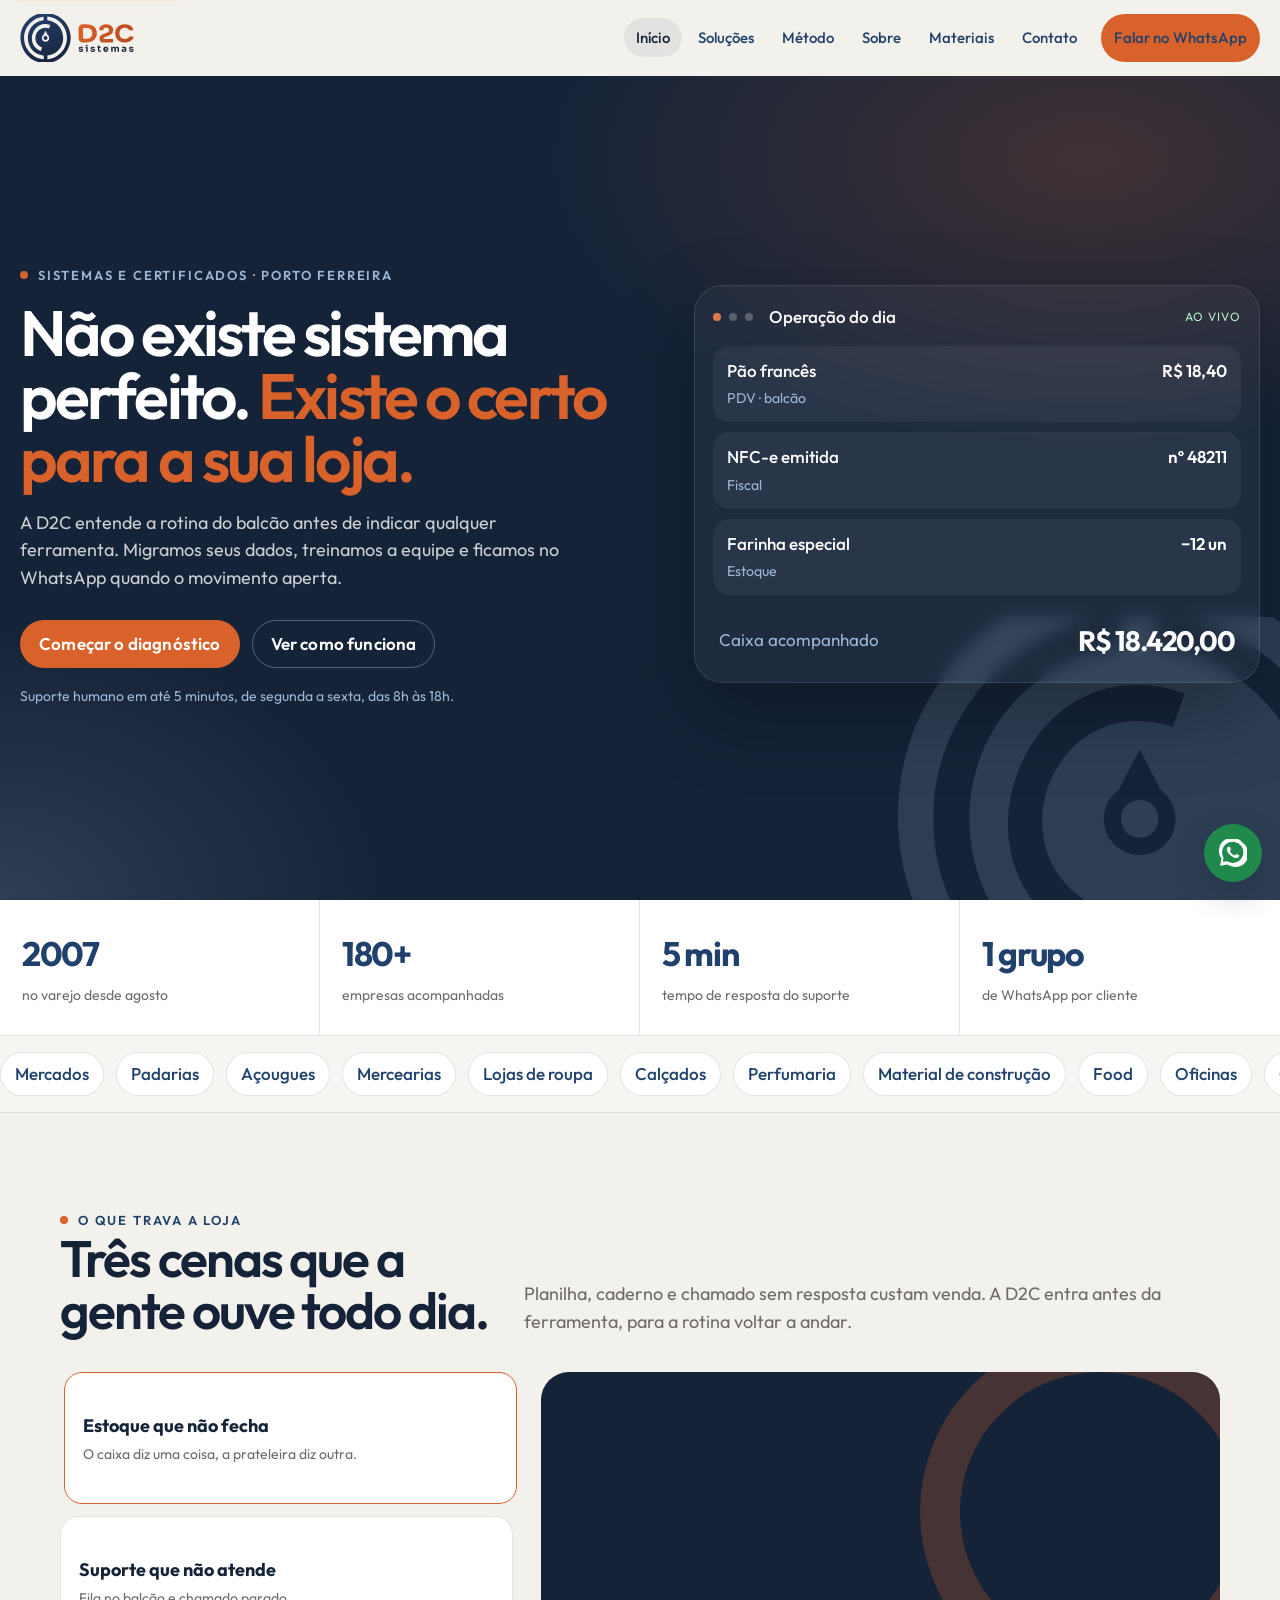
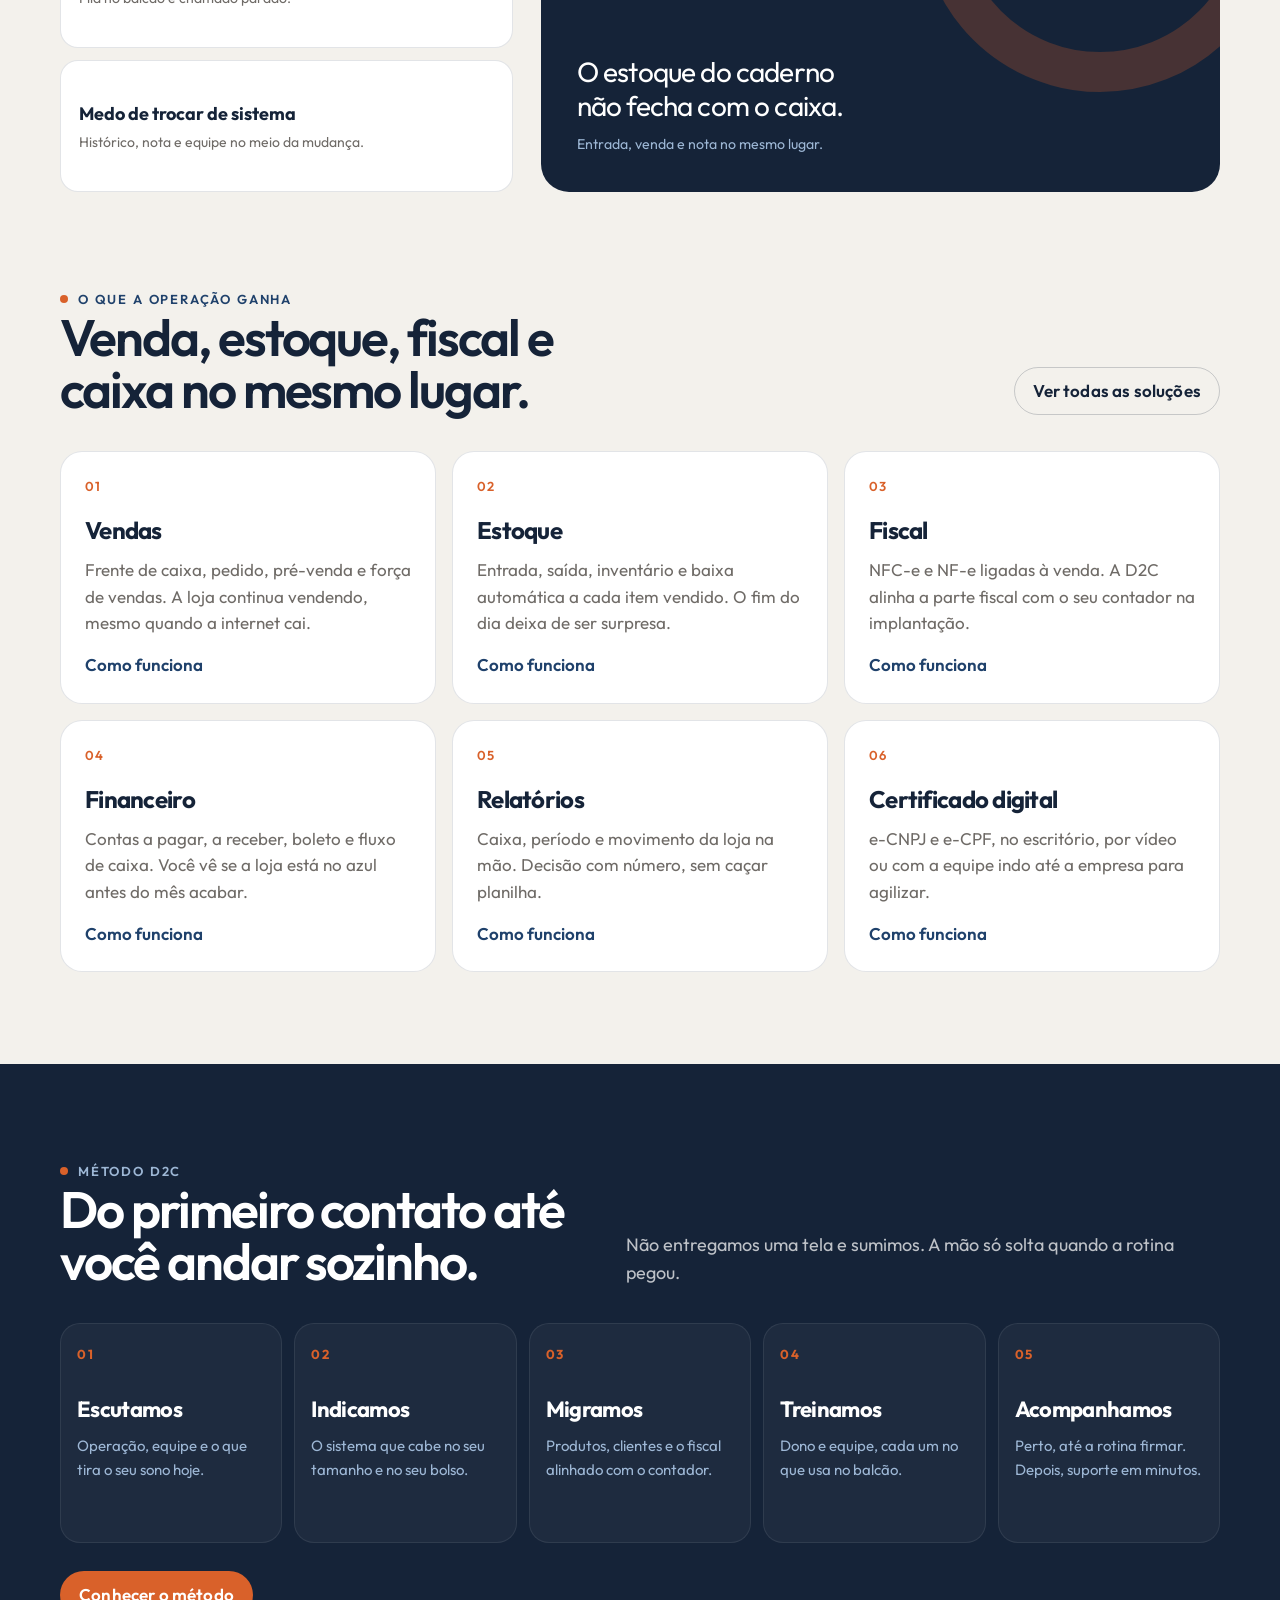
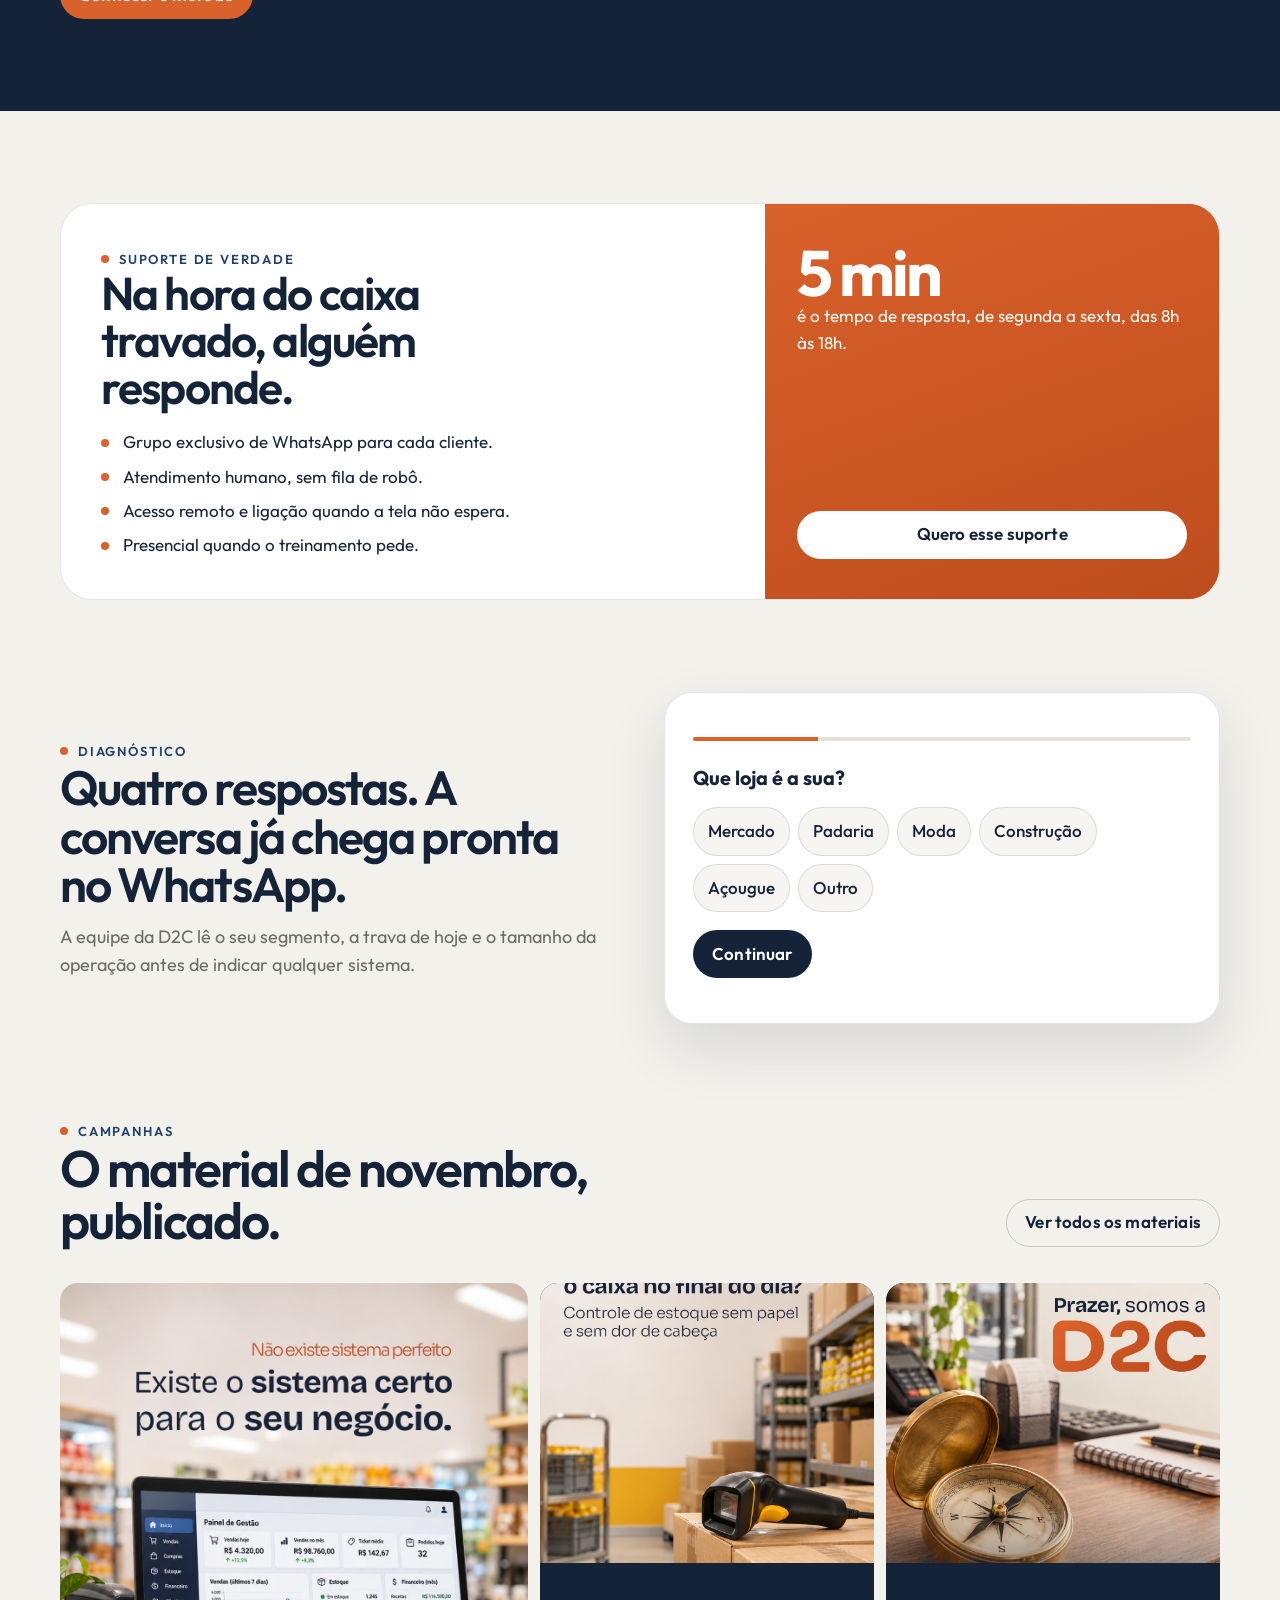
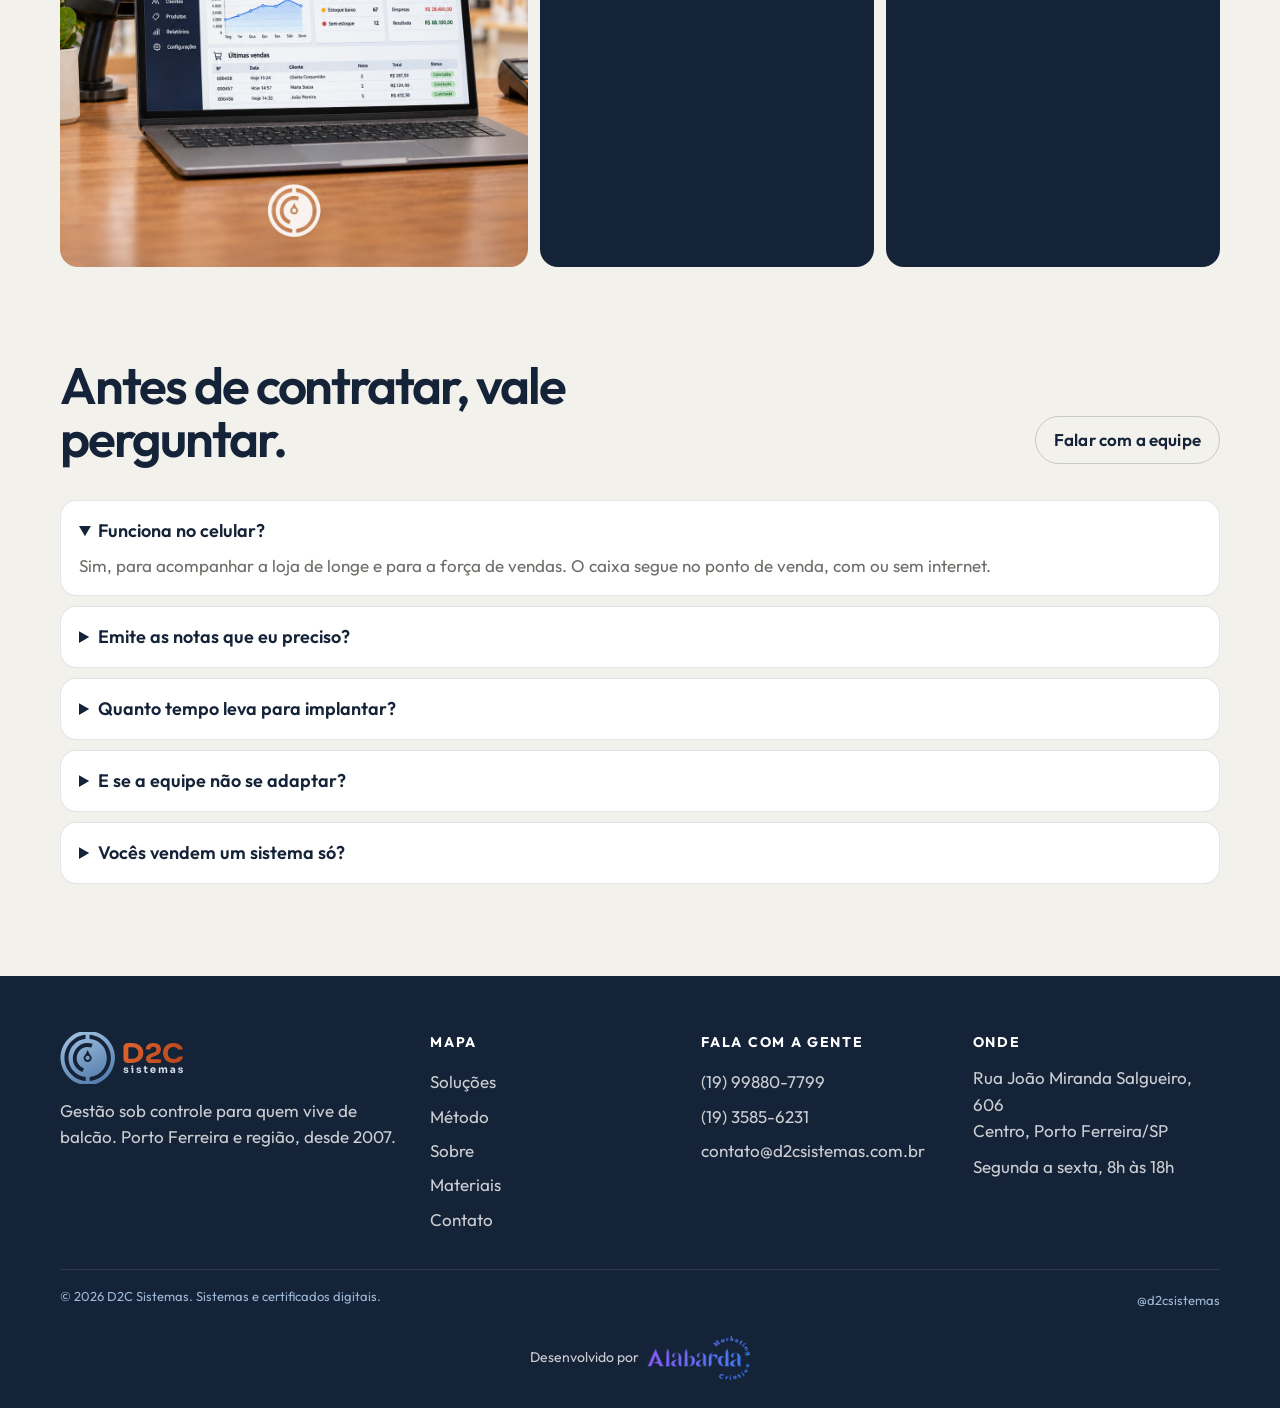
==== commit a5e2f664: "Tira com amor da assinatura da Alabarda. Co-authored-by: Cursor <cursoragent@cursor.com>" ====
--- a/index.html
+++ b/index.html
@@ -333,7 +333,7 @@
       <span>© <span id="ano"></span> D2C Sistemas. Sistemas e certificados digitais.</span>
       <a href="https://instagram.com/d2csistemas" target="_blank" rel="noopener">@d2csistemas</a>
     </div>
-    <p class="alabarda-sign wrap">Desenvolvido com amor por <a href="https://alabarda.com.br" target="_blank" rel="noopener" aria-label="Alabarda"><span class="alabarda-gradient" aria-hidden="true"></span></a></p>
+    <p class="alabarda-sign wrap">Desenvolvido por <a href="https://alabarda.com.br" target="_blank" rel="noopener" aria-label="Alabarda"><span class="alabarda-gradient" aria-hidden="true"></span></a></p>
   </footer>
 
   <button class="to-top" type="button" data-top hidden aria-label="Voltar ao topo"><svg viewBox="0 0 24 24" aria-hidden="true"><path fill="currentColor" d="M11 8.4 5.7 13.7 4.3 12.3 12 4.6l7.7 7.7-1.4 1.4L13 8.4V20h-2z"/></svg></button>
